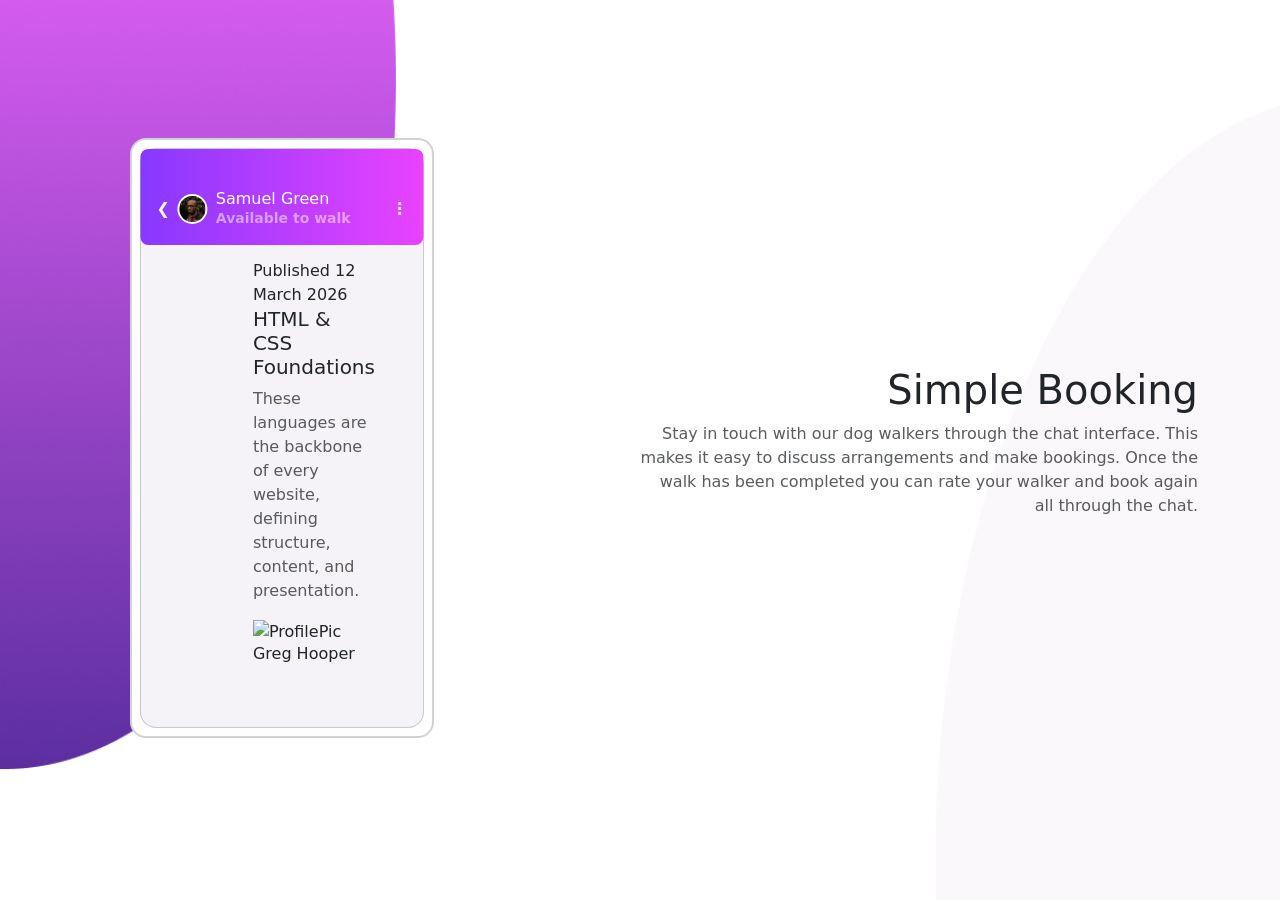
==== index.html @ d14b6305 "Fine tuning the top nav bar in the chat app" ====
<!DOCTYPE html>
<html lang="en">

<head>
  <meta charset="UTF-8">
  <meta name="viewport" content="width=device-width, initial-scale=1.0">
  <!-- displays site properly based on user's device -->

  <link rel="icon" type="image/png" sizes="32x32" href="./images/favicon-32x32.png">
  <link href="https://cdn.jsdelivr.net/npm/bootstrap@5.3.8/dist/css/bootstrap.min.css" rel="stylesheet"
    integrity="sha384-sRIl4kxILFvY47J16cr9ZwB07vP4J8+LH7qKQnuqkuIAvNWLzeN8tE5YBujZqJLB" crossorigin="anonymous">
  <link rel="stylesheet" href="styles.css">
  <link href="https://fonts.google.com/specimen/Rubik rel=" stylesheet">

  <title>Frontend Mentor | [Chat App]</title>

  <!-- Feel free to remove these styles or customise in your own stylesheet 👍 -->


</head>

<body>

  <div class="chatBG d-flex align-items-center" style="background-image: url('./img/chatappBG1.jpg');">
    <div class="container">
      <div class="row g-0 min-vh-100 align-items-center">

        <div class="col-12 col-md-6 d-flex justify-content-center justify-content-md-start mb-4">

          <div class="card h-80 border-2 rounded-4 p-2 ms-md-5" style="width: 19rem;">


            <div class="card appBG rounded-4 p-2">
              <div class="position-absolute top-0 start-50 translate-middle-x rounded-3"
                style="width:17.7rem; height:6rem; background: linear-gradient(to right, hsl(264, 100%, 61%), hsl(293, 100%, 63%));">
                <div class="d-flex justify-content-between align-items-center h-100 px-3 text-white fw-bold pt-4">
                  <div class="text-white fw-bold" style="font-size:0.8 rem;">&#x276E;</div>
                  <div>
                    <img src="./img/avatar.jpg" alt="Profile Pic" class="rounded-circle avatarBorder ms-2" style="width:30px; height:30px;">
                  </div>
                  <div class="d-flex flex-column text-white ms-2 me-auto">
                    <h6 class="mb-0">Samuel Green</h6>
                    <p class="mb-0 text-white-50 small fs-8">Available to walk</p>
                  </div>
                  <div class="text-white fw-bold" style="font-size:0.8 rem;">&#8942;</div>



                </div>
              </div>

              <div class="d-flex justify-content-center">
                <img src="card.jpg" class="rounded-3" alt="QRCode">

                <div class="card-body p-5 rounded-4">
                  <button type="button" class="btn btn-primary d-flex mb-3">Learning</button>
                  <div id="dateStamp">Published 12 March 2026</div>

                  <h5 class="card-title">
                    <a href="#" class="text-dark text-decoration-none text-warning-hover">HTML & CSS
                      Foundations</a>
                  </h5>
                  <p class="card-text text-muted">
                    These languages are the backbone of every website, defining structure, content, and
                    presentation.
                  </p>
                  <div class="avatar">
                    <img src="avatar.webp" alt="ProfilePic" class="avatarImg">
                    <h6 class="author">Greg Hooper</h6>
                  </div>
                </div>
              </div>
            </div>
          </div>
        </div>
        <div class="col-12 col-md-6 d-flex flex-column justify-content-center text-md-end">
          <h1>Simple Booking
          </h1>
          <p class="text-muted">
            Stay in touch with our dog walkers through the chat interface. This makes it easy to
            discuss arrangements and make bookings. Once the walk has been completed you can rate
            your walker and book again all through the chat.
          </p>
        </div>
      </div>
    </div>
  </div>
  </div>
  <!--<div class="position-relative text-bg-white text-wrap" style="width: 25rem;"></div>-->







  <script src="https://cdn.jsdelivr.net/npm/bootstrap@5.3.8/dist/js/bootstrap.bundle.min.js"
    integrity="sha384-FKyoEForCGlyvwx9Hj09JcYn3nv7wiPVlz7YYwJrWVcXK/BmnVDxM+D2scQbITxI"
    crossorigin="anonymous"></script>
  <!--Bootstrap js from the getbootstrap.com for dropdowns, popovers, or tooltips, -->
  <script src="https://cdn.jsdelivr.net/npm/@popperjs/core@2.11.8/dist/umd/popper.min.js"
    integrity="sha384-I7E8VVD/ismYTF4hNIPjVp/Zjvgyol6VFvRkX/vR+Vc4jQkC+hVqc2pM8ODewa9r"
    crossorigin="anonymous"></script>
  <script src="https://cdn.jsdelivr.net/npm/bootstrap@5.3.8/dist/js/bootstrap.min.js"
    integrity="sha384-G/EV+4j2dNv+tEPo3++6LCgdCROaejBqfUeNjuKAiuXbjrxilcCdDz6ZAVfHWe1Y"
    crossorigin="anonymous"></script>

</body>

</html>
---- styles.css ----
.chatBG {
    background-repeat: no-repeat;
    background-position: center;
    background-size: cover;
    min-height: 100vh;
}

.appBG {
    background-color: hsl(270, 20%, 96%) !important;
}

.avatarBorder {
    border: 2px solid white;
}

/* .bgText {
    width: 100%;
    height: 100%;
/* } */
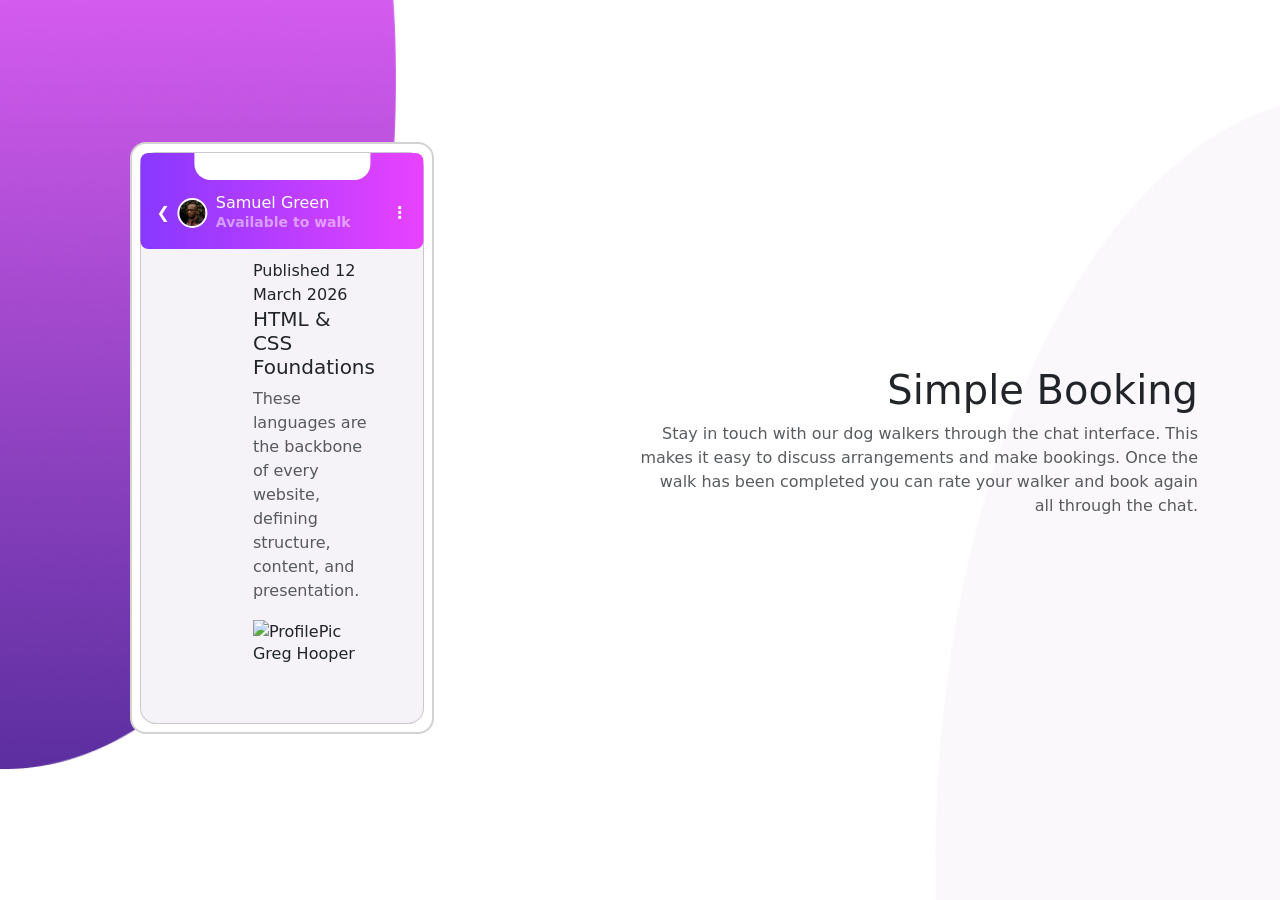
==== commit 7ddc5b71: "Added a overlay card on top of the gradient card" ====
--- a/index.html
+++ b/index.html
@@ -10,7 +10,7 @@
   <link href="https://cdn.jsdelivr.net/npm/bootstrap@5.3.8/dist/css/bootstrap.min.css" rel="stylesheet"
     integrity="sha384-sRIl4kxILFvY47J16cr9ZwB07vP4J8+LH7qKQnuqkuIAvNWLzeN8tE5YBujZqJLB" crossorigin="anonymous">
   <link rel="stylesheet" href="styles.css">
-  <link href="https://fonts.google.com/specimen/Rubik rel=" stylesheet">
+  <link href="https://fonts.google.com/specimen/Rubik rel=" styles>
 
   <title>Frontend Mentor | [Chat App]</title>
 
@@ -30,13 +30,17 @@
           <div class="card h-80 border-2 rounded-4 p-2 ms-md-5" style="width: 19rem;">
 
 
-            <div class="card appBG rounded-4 p-2">
+            <div class="card appBG rounded-4 p-1">
+
               <div class="position-absolute top-0 start-50 translate-middle-x rounded-3"
                 style="width:17.7rem; height:6rem; background: linear-gradient(to right, hsl(264, 100%, 61%), hsl(293, 100%, 63%));">
+                <div class="position-absolute top-0 start-50 translate-middle-x bg-white rounded-0 rounded-bottom-4"
+                  style="width:11rem; height:1.7rem;"></div>
                 <div class="d-flex justify-content-between align-items-center h-100 px-3 text-white fw-bold pt-4">
                   <div class="text-white fw-bold" style="font-size:0.8 rem;">&#x276E;</div>
                   <div>
-                    <img src="./img/avatar.jpg" alt="Profile Pic" class="rounded-circle avatarBorder ms-2" style="width:30px; height:30px;">
+                    <img src="./img/avatar.jpg" alt="Profile Pic" class="rounded-circle avatarBorder ms-2"
+                      style="width:30px; height:30px;">
                   </div>
                   <div class="d-flex flex-column text-white ms-2 me-auto">
                     <h6 class="mb-0">Samuel Green</h6>
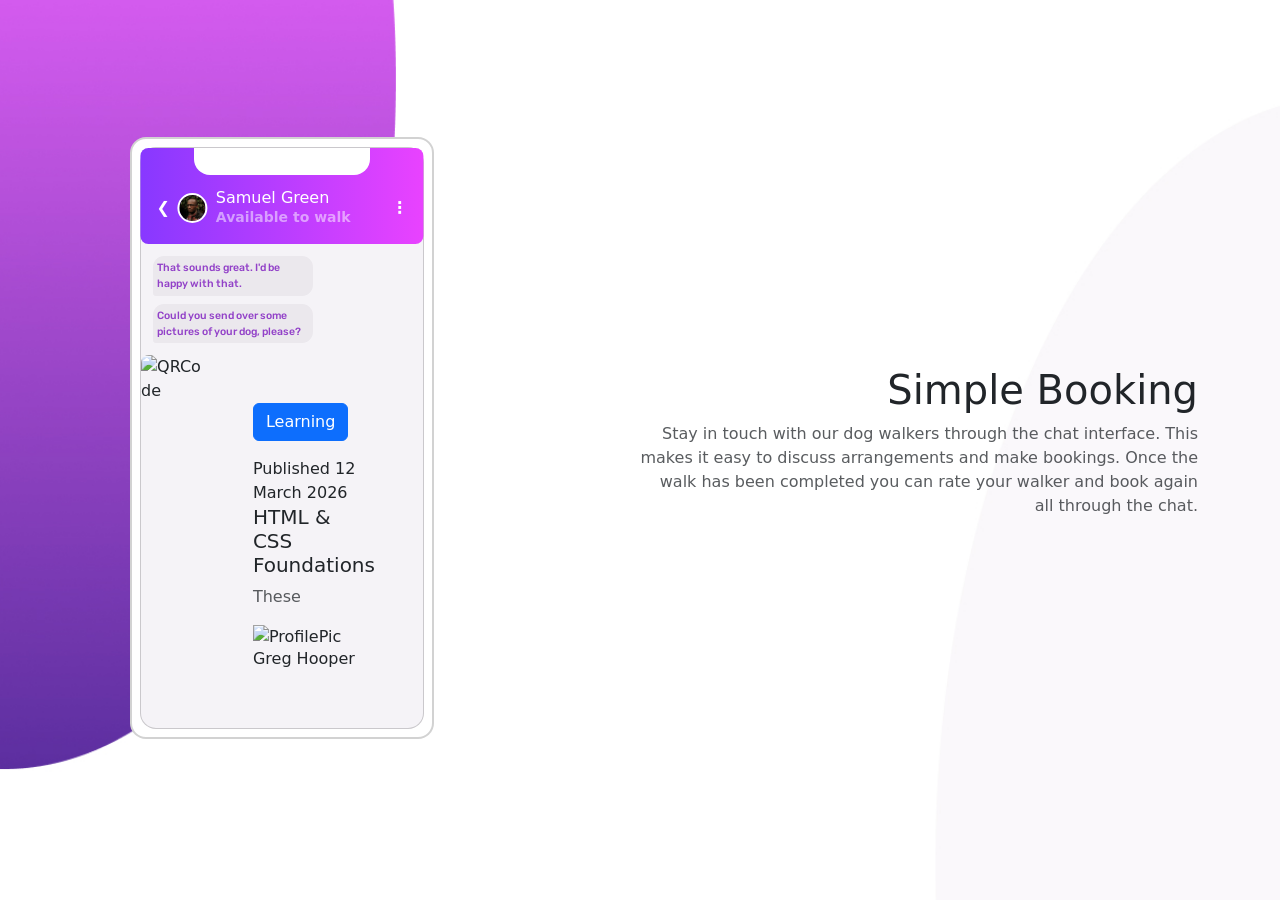
==== commit 7c440a85: "Added two chat bubbles" ====
--- a/index.html
+++ b/index.html
@@ -10,7 +10,7 @@
   <link href="https://cdn.jsdelivr.net/npm/bootstrap@5.3.8/dist/css/bootstrap.min.css" rel="stylesheet"
     integrity="sha384-sRIl4kxILFvY47J16cr9ZwB07vP4J8+LH7qKQnuqkuIAvNWLzeN8tE5YBujZqJLB" crossorigin="anonymous">
   <link rel="stylesheet" href="styles.css">
-  <link href="https://fonts.google.com/specimen/Rubik rel=" styles>
+  <link href="https://fonts.googleapis.com/css2?family=Rubik:wght@400;500;700&display=swap" rel="stylesheet">
 
   <title>Frontend Mentor | [Chat App]</title>
 
@@ -30,12 +30,11 @@
           <div class="card h-80 border-2 rounded-4 p-2 ms-md-5" style="width: 19rem;">
 
 
-            <div class="card appBG rounded-4 p-1">
+            <div class="card appBG rounded-4 p-1 position-relative pt-5">
 
               <div class="position-absolute top-0 start-50 translate-middle-x rounded-3"
                 style="width:17.7rem; height:6rem; background: linear-gradient(to right, hsl(264, 100%, 61%), hsl(293, 100%, 63%));">
-                <div class="position-absolute top-0 start-50 translate-middle-x bg-white rounded-0 rounded-bottom-4"
-                  style="width:11rem; height:1.7rem;"></div>
+
                 <div class="d-flex justify-content-between align-items-center h-100 px-3 text-white fw-bold pt-4">
                   <div class="text-white fw-bold" style="font-size:0.8 rem;">&#x276E;</div>
                   <div>
@@ -47,12 +46,21 @@
                     <p class="mb-0 text-white-50 small fs-8">Available to walk</p>
                   </div>
                   <div class="text-white fw-bold" style="font-size:0.8 rem;">&#8942;</div>
-
-
-
                 </div>
               </div>
+              <div class="position-absolute top-0 start-50 translate-middle-x bg-white rounded-0 rounded-bottom-4"
+                style="width:11rem; height:1.7rem; z-index:2;"></div>
+              <div class="d-flex flex-column gap-2 ps-2 pt-5 mt-4">
+                <div class="position-relative p-1 receivedChat"
+                  style="width:10rem; top: -0.7rem; background-color:hsl(276, 13%, 92%); font-family:'Rubik', sans-serif; color:hsl(276,55%,52%); font-size:10.5px;">
+                  That sounds great. I'd be happy with that.
+                </div>
+                <div class="position-relative p-1 receivedChat"
+                  style="width:10rem; top: -0.7rem; background-color:hsl(276, 13%, 92%); font-family:'Rubik', sans-serif; color:hsl(276,55%,52%); font-size:10.5px;">
+                  Could you send over some pictures of your dog, please?
+                </div>
 
+              </div>
               <div class="d-flex justify-content-center">
                 <img src="card.jpg" class="rounded-3" alt="QRCode">
 
@@ -65,8 +73,7 @@
                       Foundations</a>
                   </h5>
                   <p class="card-text text-muted">
-                    These languages are the backbone of every website, defining structure, content, and
-                    presentation.
+                    These 
                   </p>
                   <div class="avatar">
                     <img src="avatar.webp" alt="ProfilePic" class="avatarImg">
--- a/styles.css
+++ b/styles.css
@@ -13,6 +13,26 @@
     border: 2px solid white;
 }
 
+.receivedChat {
+    font-weight:500;
+    border-radius: 0.7rem;
+    border-bottom-left-radius:0.2rem;
+}
+
+/* This is used for a diffrent chat with pointed triangle on left side
+.receivedChat::before {
+    content: "";
+    position: absolute;
+    left: -8px;
+    top: 12px;
+    width: 0;
+    height: 0;
+    border-top: 8px solid transparent;
+    border-bottom: 8px solid transparent;
+    border-right:8px solid hsl(276, 13%, 92%);
+}
+
+
 /* .bgText {
     width: 100%;
     height: 100%;
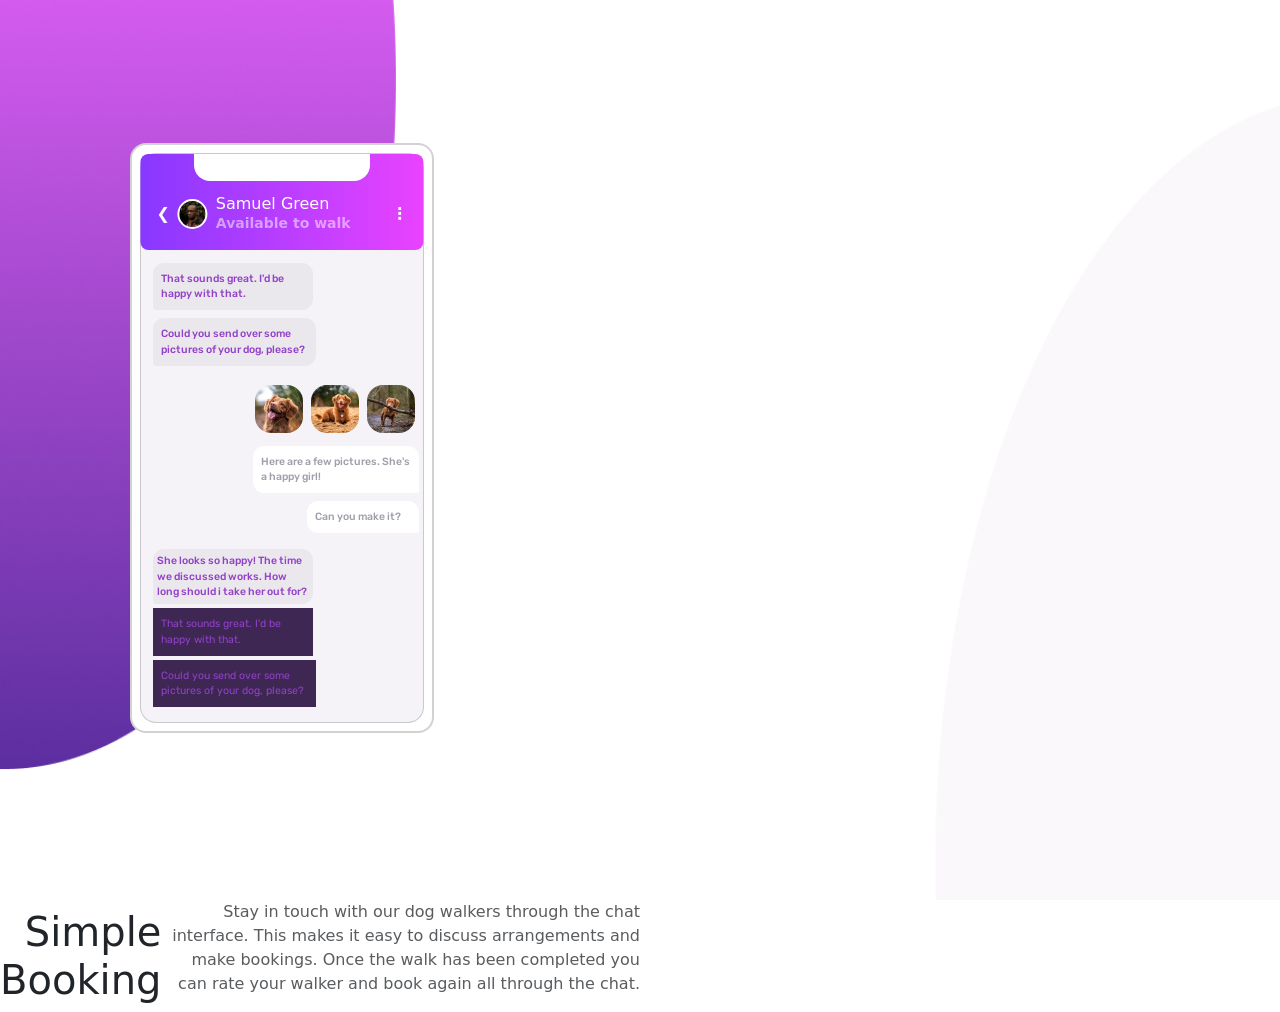
==== commit 9d787e9a: "Added images in chat, added two more chatbubble, added draft submit button" ====
--- a/index.html
+++ b/index.html
@@ -51,50 +51,63 @@
               <div class="position-absolute top-0 start-50 translate-middle-x bg-white rounded-0 rounded-bottom-4"
                 style="width:11rem; height:1.7rem; z-index:2;"></div>
               <div class="d-flex flex-column gap-2 ps-2 pt-5 mt-4">
-                <div class="position-relative p-1 receivedChat"
+                <div class="position-relative p-2 receivedChat"
                   style="width:10rem; top: -0.7rem; background-color:hsl(276, 13%, 92%); font-family:'Rubik', sans-serif; color:hsl(276,55%,52%); font-size:10.5px;">
                   That sounds great. I'd be happy with that.
                 </div>
+                <div class="position-relative p-2 receivedChat"
+                  style="width:10.2rem; top: -0.7rem; background-color:hsl(276, 13%, 92%); font-family:'Rubik', sans-serif; color:hsl(276,55%,52%); font-size:10.5px;">
+                  Could you send over some pictures of your dog, please?
+                </div>
+              </div>
+
+              <div class="d-flex justify-content-end gap-2 mt-2">
+                <img src="./img/dimg1.jpg" alt="img1" class="rounded-4" style="width:3rem; height:3rem;">
+                <img src="./img/dimg2.jpg" alt="img2" class="rounded-4" style="width:3rem; height:3rem;">
+                <img src="./img/dimg3.jpg" alt="img3" class="rounded-4"
+                  style="width:3rem; height:3rem; margin-right: 0.25rem;">
+              </div>
+              <div class="d-flex flex-column align-items-end gap-2 ps-2 mt-4">
+                <div class="position-relative p-2 bg-white sentChat"
+                  style="width:10.4rem; top: -0.7rem; font-family:'Rubik', sans-serif; color:hsl(270, 7%, 64%); font-size:10.5px;">
+                  Here are a few pictures. She's a happy girl!
+                </div>
+                <div class="position-relative p-2 ps-2 bg-white sentChat"
+                  style="width:7rem; top: -0.7rem; font-family:'Rubik', sans-serif; color:hsl(270, 7%, 64%); font-size:10.5px;">
+                  Can you make it?
+                </div>
+              </div>
+              <div class="d-flex flex-column gap-1 ps-2 mt-3">
                 <div class="position-relative p-1 receivedChat"
                   style="width:10rem; top: -0.7rem; background-color:hsl(276, 13%, 92%); font-family:'Rubik', sans-serif; color:hsl(276,55%,52%); font-size:10.5px;">
+                  She looks so happy! The time we discussed works. How long should i take her out for?
+                </div>
+                <div class="position-relative p-2 pChat"
+                  style="width:10rem; top: -0.7rem; background-color:hsl(271, 36%, 24%); font-family:'Rubik', sans-serif; color:hsl(276,55%,52%); font-size:10.5px;">
+                  That sounds great. I'd be happy with that.
+                </div>
+                <div class="position-relative p-2 pChat"
+                  style="width:10.2rem; top: -0.7rem; background-color:hsl(271, 36%, 24%); font-family:'Rubik', sans-serif; color:hsl(276,55%,52%); font-size:10.5px;">
                   Could you send over some pictures of your dog, please?
-                </div>
-
-              </div>
-              <div class="d-flex justify-content-center">
-                <img src="card.jpg" class="rounded-3" alt="QRCode">
-
-                <div class="card-body p-5 rounded-4">
-                  <button type="button" class="btn btn-primary d-flex mb-3">Learning</button>
-                  <div id="dateStamp">Published 12 March 2026</div>
-
-                  <h5 class="card-title">
-                    <a href="#" class="text-dark text-decoration-none text-warning-hover">HTML & CSS
-                      Foundations</a>
-                  </h5>
-                  <p class="card-text text-muted">
-                    These 
-                  </p>
-                  <div class="avatar">
-                    <img src="avatar.webp" alt="ProfilePic" class="avatarImg">
-                    <h6 class="author">Greg Hooper</h6>
-                  </div>
                 </div>
               </div>
             </div>
           </div>
         </div>
-        <div class="col-12 col-md-6 d-flex flex-column justify-content-center text-md-end">
-          <h1>Simple Booking
-          </h1>
-          <p class="text-muted">
-            Stay in touch with our dog walkers through the chat interface. This makes it easy to
-            discuss arrangements and make bookings. Once the walk has been completed you can rate
-            your walker and book again all through the chat.
-          </p>
-        </div>
       </div>
     </div>
+  </div>
+  <div class="col-12 col-md-6 d-flex flex-row align-items-end text-md-end">
+    <h1>Simple Booking
+    </h1>
+    <p class="text-muted">
+      Stay in touch with our dog walkers through the chat interface. This makes it easy to
+      discuss arrangements and make bookings. Once the walk has been completed you can rate
+      your walker and book again all through the chat.
+    </p>
+  </div>
+  </div>
+  </div>
   </div>
   </div>
   <!--<div class="position-relative text-bg-white text-wrap" style="width: 25rem;"></div>-->
--- a/styles.css
+++ b/styles.css
@@ -19,6 +19,12 @@
     border-bottom-left-radius:0.2rem;
 }
 
+.sentChat {
+    font-weight:500;
+    border-radius: 0.7rem;
+    border-bottom-right-radius:0.2rem;
+}
+
 /* This is used for a diffrent chat with pointed triangle on left side
 .receivedChat::before {
     content: "";
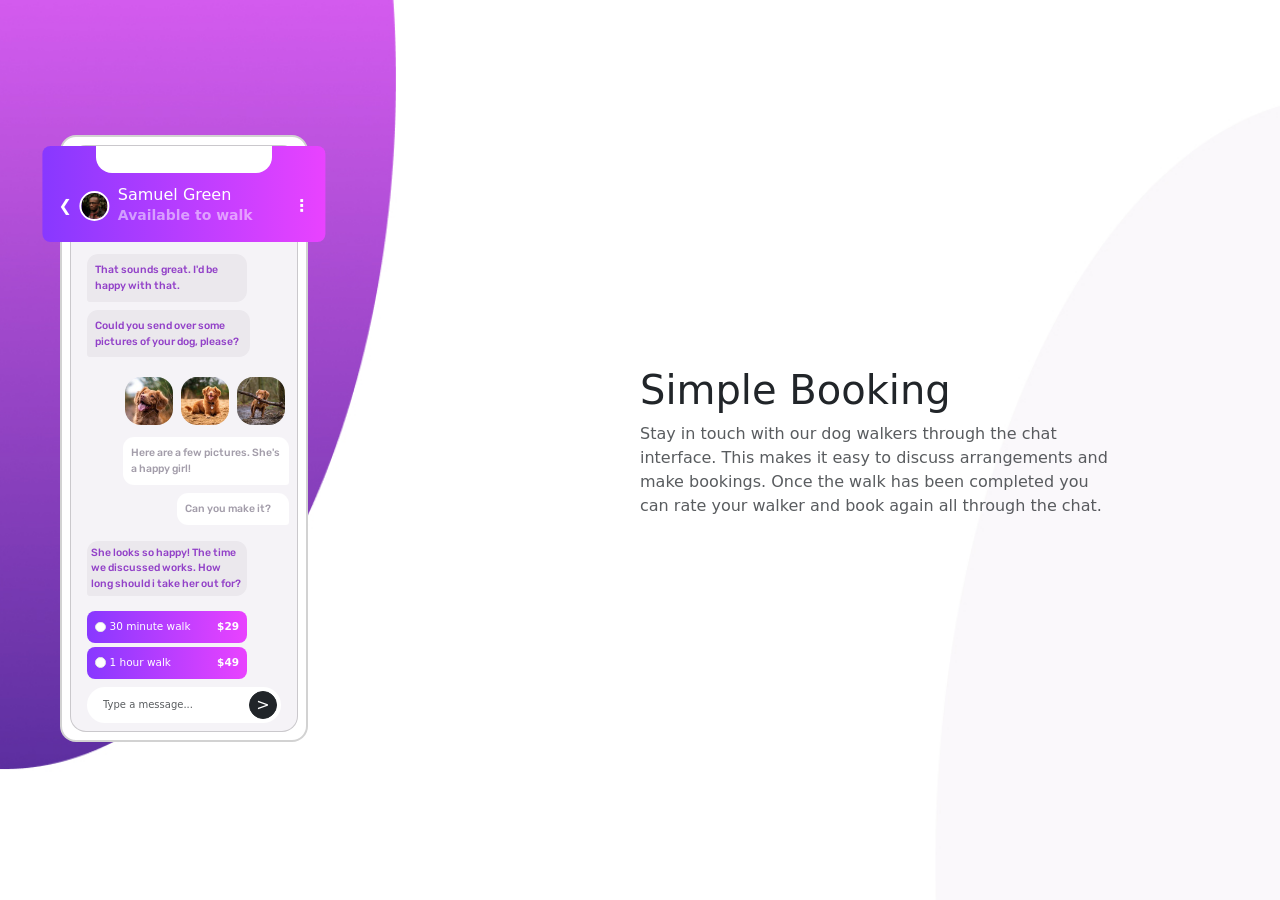
==== commit dad2cb2d: "Final Draft" ====
--- a/index.html
+++ b/index.html
@@ -23,14 +23,13 @@
 
   <div class="chatBG d-flex align-items-center" style="background-image: url('./img/chatappBG1.jpg');">
     <div class="container">
-      <div class="row g-0 min-vh-100 align-items-center">
+      <div class="row g-4 align-items-center min-vh-100">
 
-        <div class="col-12 col-md-6 d-flex justify-content-center justify-content-md-start mb-4">
+        <div class="col-12 col-md-6 d-flex justify-content-start mb-4">
 
-          <div class="card h-80 border-2 rounded-4 p-2 ms-md-5" style="width: 19rem;">
+          <div class="card h-80 border-2 rounded-4 p-2 ms-5" style="width: 19rem;">
 
-
-            <div class="card appBG rounded-4 p-1 position-relative pt-5">
+            <div class="card appBG rounded-4 p-2 position-relative pt-5">
 
               <div class="position-absolute top-0 start-50 translate-middle-x rounded-3"
                 style="width:17.7rem; height:6rem; background: linear-gradient(to right, hsl(264, 100%, 61%), hsl(293, 100%, 63%));">
@@ -82,25 +81,49 @@
                   style="width:10rem; top: -0.7rem; background-color:hsl(276, 13%, 92%); font-family:'Rubik', sans-serif; color:hsl(276,55%,52%); font-size:10.5px;">
                   She looks so happy! The time we discussed works. How long should i take her out for?
                 </div>
-                <div class="position-relative p-2 pChat"
-                  style="width:10rem; top: -0.7rem; background-color:hsl(271, 36%, 24%); font-family:'Rubik', sans-serif; color:hsl(276,55%,52%); font-size:10.5px;">
-                  That sounds great. I'd be happy with that.
+                <div class="d-flex align-items-center justify-content-between p-2 text-white rounded-3"
+                  style="width:10rem; background:linear-gradient(to right,hsl(264,100%,61%),hsl(293,100%,63%)); font-size:10.5px;">
+
+                  <div class="d-flex align-items-center gap-1">
+                    <input class="form-check-input m-0" type="radio" name="walk">
+                    <span>30 minute walk</span>
+                  </div>
+
+                  <strong>$29</strong>
+
                 </div>
-                <div class="position-relative p-2 pChat"
-                  style="width:10.2rem; top: -0.7rem; background-color:hsl(271, 36%, 24%); font-family:'Rubik', sans-serif; color:hsl(276,55%,52%); font-size:10.5px;">
-                  Could you send over some pictures of your dog, please?
+                <div class="d-flex align-items-center justify-content-between p-2 text-white rounded-3"
+                  style="width:10rem; background:linear-gradient(to right,hsl(264,100%,61%),hsl(293,100%,63%)); font-size:10.5px;">
+
+                  <div class="d-flex align-items-center gap-1">
+                    <input class="form-check-input m-0" type="radio" name="walk">
+                    <span>1 hour walk</span>
+                  </div>
+
+                  <strong>$49</strong>
                 </div>
+              </div>
+              <div class="d-flex align-items-center bg-white rounded-pill p-1 mt-2 mx-2">
+
+                <input type="text" class="form-control border-0 shadow-none" placeholder="Type a message..."
+                  style="font-size:10px;">
+
+                <button class="btn btn-dark rounded-circle d-flex align-items-center justify-content-center"
+                  style="width:28px;height:28px;">
+                  >
+                </button>
+
               </div>
             </div>
           </div>
         </div>
       </div>
     </div>
-  </div>
-  <div class="col-12 col-md-6 d-flex flex-row align-items-end text-md-end">
+  
+  <div class="col-12 col-md-6 d-flex flex-column justify-content-center">
     <h1>Simple Booking
     </h1>
-    <p class="text-muted">
+    <p class="text-muted w-75">
       Stay in touch with our dog walkers through the chat interface. This makes it easy to
       discuss arrangements and make bookings. Once the walk has been completed you can rate
       your walker and book again all through the chat.
--- a/styles.css
+++ b/styles.css
@@ -25,6 +25,13 @@
     border-bottom-right-radius:0.2rem;
 }
 
+.pbutton {
+    font-weight:500;
+    border-radius: 0.7rem;
+    border-bottom-left-radius:0.2rem;
+}
+
+
 /* This is used for a diffrent chat with pointed triangle on left side
 .receivedChat::before {
     content: "";
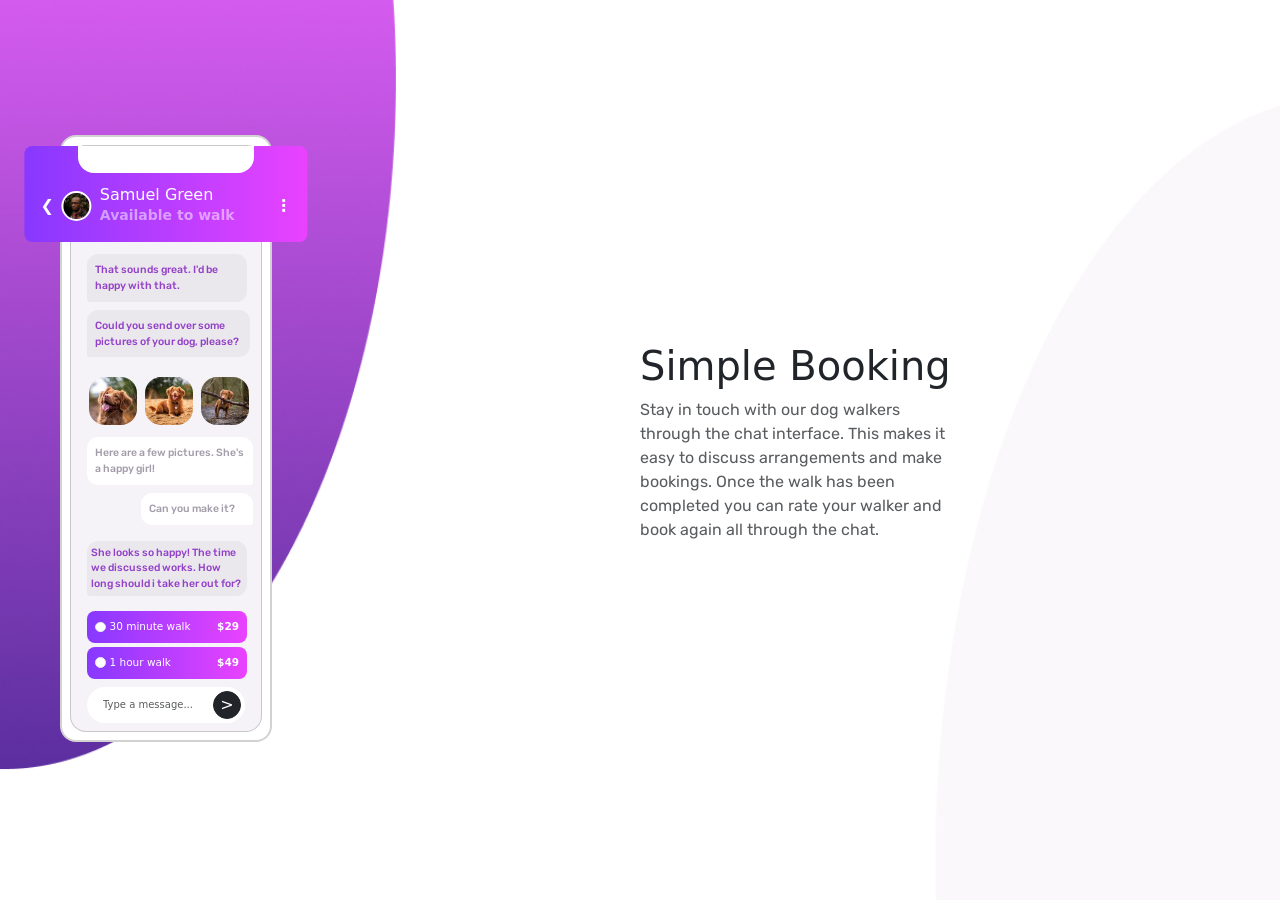
==== commit 3923eb0f: "Added few points in Reflections" ====
--- a/index.html
+++ b/index.html
@@ -25,7 +25,7 @@
     <div class="container">
       <div class="row g-4 align-items-center min-vh-100">
 
-        <div class="col-12 col-md-6 d-flex justify-content-start mb-4">
+        <div class="col-12 col-md-6 d-flex justify-content-end mb-4 pe-5">
 
           <div class="card h-80 border-2 rounded-4 p-2 ms-5" style="width: 19rem;">
 
@@ -123,7 +123,7 @@
   <div class="col-12 col-md-6 d-flex flex-column justify-content-center">
     <h1>Simple Booking
     </h1>
-    <p class="text-muted w-75">
+    <p class="text-muted w-50"  style="font-size:16px; font-family:'Rubik', sans-serif; ">
       Stay in touch with our dog walkers through the chat interface. This makes it easy to
       discuss arrangements and make bookings. Once the walk has been completed you can rate
       your walker and book again all through the chat.
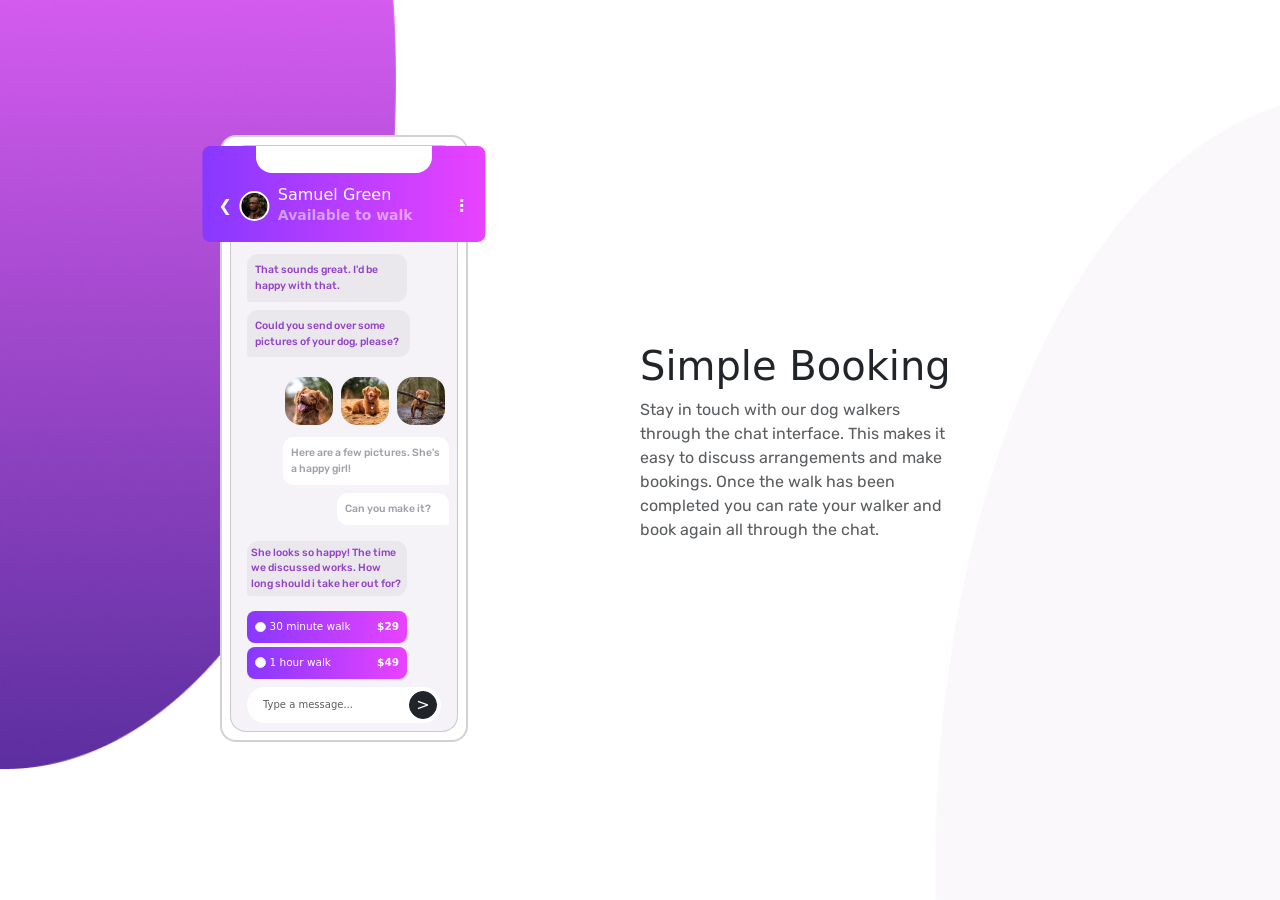
==== commit c6c85df2: "Added the screenshot" ====
--- a/index.html
+++ b/index.html
@@ -23,9 +23,9 @@
 
   <div class="chatBG d-flex align-items-center" style="background-image: url('./img/chatappBG1.jpg');">
     <div class="container">
-      <div class="row g-4 align-items-center min-vh-100">
+      <div class="row g-4 justify-content-center min-vh-80">
 
-        <div class="col-12 col-md-6 d-flex justify-content-end mb-4 pe-5">
+        <div class="col-12 col-md-6 d-flex justify-content-end mb-4">
 
           <div class="card h-80 border-2 rounded-4 p-2 ms-5" style="width: 19rem;">
 
@@ -123,7 +123,7 @@
   <div class="col-12 col-md-6 d-flex flex-column justify-content-center">
     <h1>Simple Booking
     </h1>
-    <p class="text-muted w-50"  style="font-size:16px; font-family:'Rubik', sans-serif; ">
+    <p class="text-muted w-50"  style="color:rgb(247, 243, 243); font-size: 16px; font-family:'Rubik', sans-serif; ">
       Stay in touch with our dog walkers through the chat interface. This makes it easy to
       discuss arrangements and make bookings. Once the walk has been completed you can rate
       your walker and book again all through the chat.
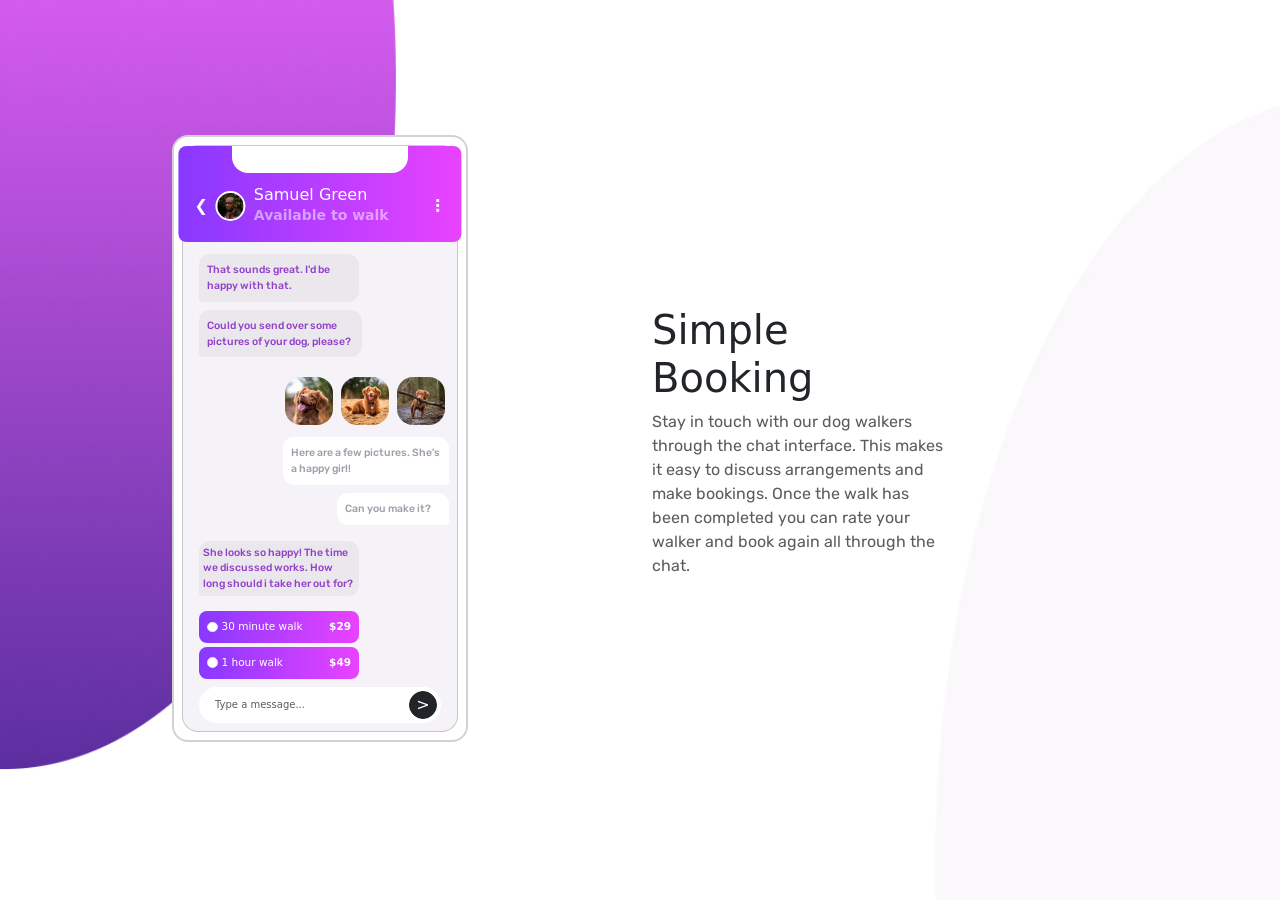
==== commit 3a8ff54a: "FINAL" ====
--- a/index.html
+++ b/index.html
@@ -21,13 +21,14 @@
 
 <body>
 
-  <div class="chatBG d-flex align-items-center" style="background-image: url('./img/chatappBG1.jpg');">
+  <div class="chatBG d-flex flex-column flex-md-row align-items-center"
+    style="background-image: url('./img/chatappBG1.jpg'); max-height: 90vh;">
     <div class="container">
-      <div class="row g-4 justify-content-center min-vh-80">
+      <div class="row g-4 justify-content-center">
 
         <div class="col-12 col-md-6 d-flex justify-content-end mb-4">
 
-          <div class="card h-80 border-2 rounded-4 p-2 ms-5" style="width: 19rem;">
+          <div class="card border-2 rounded-4 p-2 ms-auto" style="max-width: 19rem; width:100%">
 
             <div class="card appBG rounded-4 p-2 position-relative pt-5">
 
@@ -36,6 +37,7 @@
 
                 <div class="d-flex justify-content-between align-items-center h-100 px-3 text-white fw-bold pt-4">
                   <div class="text-white fw-bold" style="font-size:0.8 rem;">&#x276E;</div>
+                  <!--HTML character entity that represents a Unicode symbol "<"-->
                   <div>
                     <img src="./img/avatar.jpg" alt="Profile Pic" class="rounded-circle avatarBorder ms-2"
                       style="width:30px; height:30px;">
@@ -44,7 +46,7 @@
                     <h6 class="mb-0">Samuel Green</h6>
                     <p class="mb-0 text-white-50 small fs-8">Available to walk</p>
                   </div>
-                  <div class="text-white fw-bold" style="font-size:0.8 rem;">&#8942;</div>
+                  <div class="text-white fw-bold" style="font-size:0.8 rem;">&#8942;</div> <!-- Eclipse-->
                 </div>
               </div>
               <div class="position-absolute top-0 start-50 translate-middle-x bg-white rounded-0 rounded-bottom-4"
@@ -119,21 +121,25 @@
         </div>
       </div>
     </div>
-  
-  <div class="col-12 col-md-6 d-flex flex-column justify-content-center">
-    <h1>Simple Booking
-    </h1>
-    <p class="text-muted w-50"  style="color:rgb(247, 243, 243); font-size: 16px; font-family:'Rubik', sans-serif; ">
-      Stay in touch with our dog walkers through the chat interface. This makes it easy to
-      discuss arrangements and make bookings. Once the walk has been completed you can rate
-      your walker and book again all through the chat.
-    </p>
-  </div>
-  </div>
-  </div>
-  </div>
-  </div>
-  <!--<div class="position-relative text-bg-white text-wrap" style="width: 25rem;"></div>-->
+
+    <div class="container">
+      <div class="row">
+        <div class="col-12 col-md-6 d-flex flex-column justify-content-center">
+          <h1>Simple Booking
+          </h1>
+          <p class="text-muted w-47"
+            style="color:rgb(247, 243, 243); font-size: 16px; font-family:'Rubik', sans-serif; ">
+            Stay in touch with our dog walkers through the chat interface. This makes it easy to
+            discuss arrangements and make bookings. Once the walk has been completed you can rate
+            your walker and book again all through the chat.
+          </p>
+        </div>
+      </div>
+    </div>
+
+
+
+    <!--<div class="position-relative text-bg-white text-wrap" style="width: 25rem;"></div>-->
 
 
 
@@ -141,16 +147,16 @@
 
 
 
-  <script src="https://cdn.jsdelivr.net/npm/bootstrap@5.3.8/dist/js/bootstrap.bundle.min.js"
-    integrity="sha384-FKyoEForCGlyvwx9Hj09JcYn3nv7wiPVlz7YYwJrWVcXK/BmnVDxM+D2scQbITxI"
-    crossorigin="anonymous"></script>
-  <!--Bootstrap js from the getbootstrap.com for dropdowns, popovers, or tooltips, -->
-  <script src="https://cdn.jsdelivr.net/npm/@popperjs/core@2.11.8/dist/umd/popper.min.js"
-    integrity="sha384-I7E8VVD/ismYTF4hNIPjVp/Zjvgyol6VFvRkX/vR+Vc4jQkC+hVqc2pM8ODewa9r"
-    crossorigin="anonymous"></script>
-  <script src="https://cdn.jsdelivr.net/npm/bootstrap@5.3.8/dist/js/bootstrap.min.js"
-    integrity="sha384-G/EV+4j2dNv+tEPo3++6LCgdCROaejBqfUeNjuKAiuXbjrxilcCdDz6ZAVfHWe1Y"
-    crossorigin="anonymous"></script>
+    <script src="https://cdn.jsdelivr.net/npm/bootstrap@5.3.8/dist/js/bootstrap.bundle.min.js"
+      integrity="sha384-FKyoEForCGlyvwx9Hj09JcYn3nv7wiPVlz7YYwJrWVcXK/BmnVDxM+D2scQbITxI"
+      crossorigin="anonymous"></script>
+    <!--Bootstrap js from the getbootstrap.com for dropdowns, popovers, or tooltips, -->
+    <script src="https://cdn.jsdelivr.net/npm/@popperjs/core@2.11.8/dist/umd/popper.min.js"
+      integrity="sha384-I7E8VVD/ismYTF4hNIPjVp/Zjvgyol6VFvRkX/vR+Vc4jQkC+hVqc2pM8ODewa9r"
+      crossorigin="anonymous"></script>
+    <script src="https://cdn.jsdelivr.net/npm/bootstrap@5.3.8/dist/js/bootstrap.min.js"
+      integrity="sha384-G/EV+4j2dNv+tEPo3++6LCgdCROaejBqfUeNjuKAiuXbjrxilcCdDz6ZAVfHWe1Y"
+      crossorigin="anonymous"></script>
 
 </body>
 
